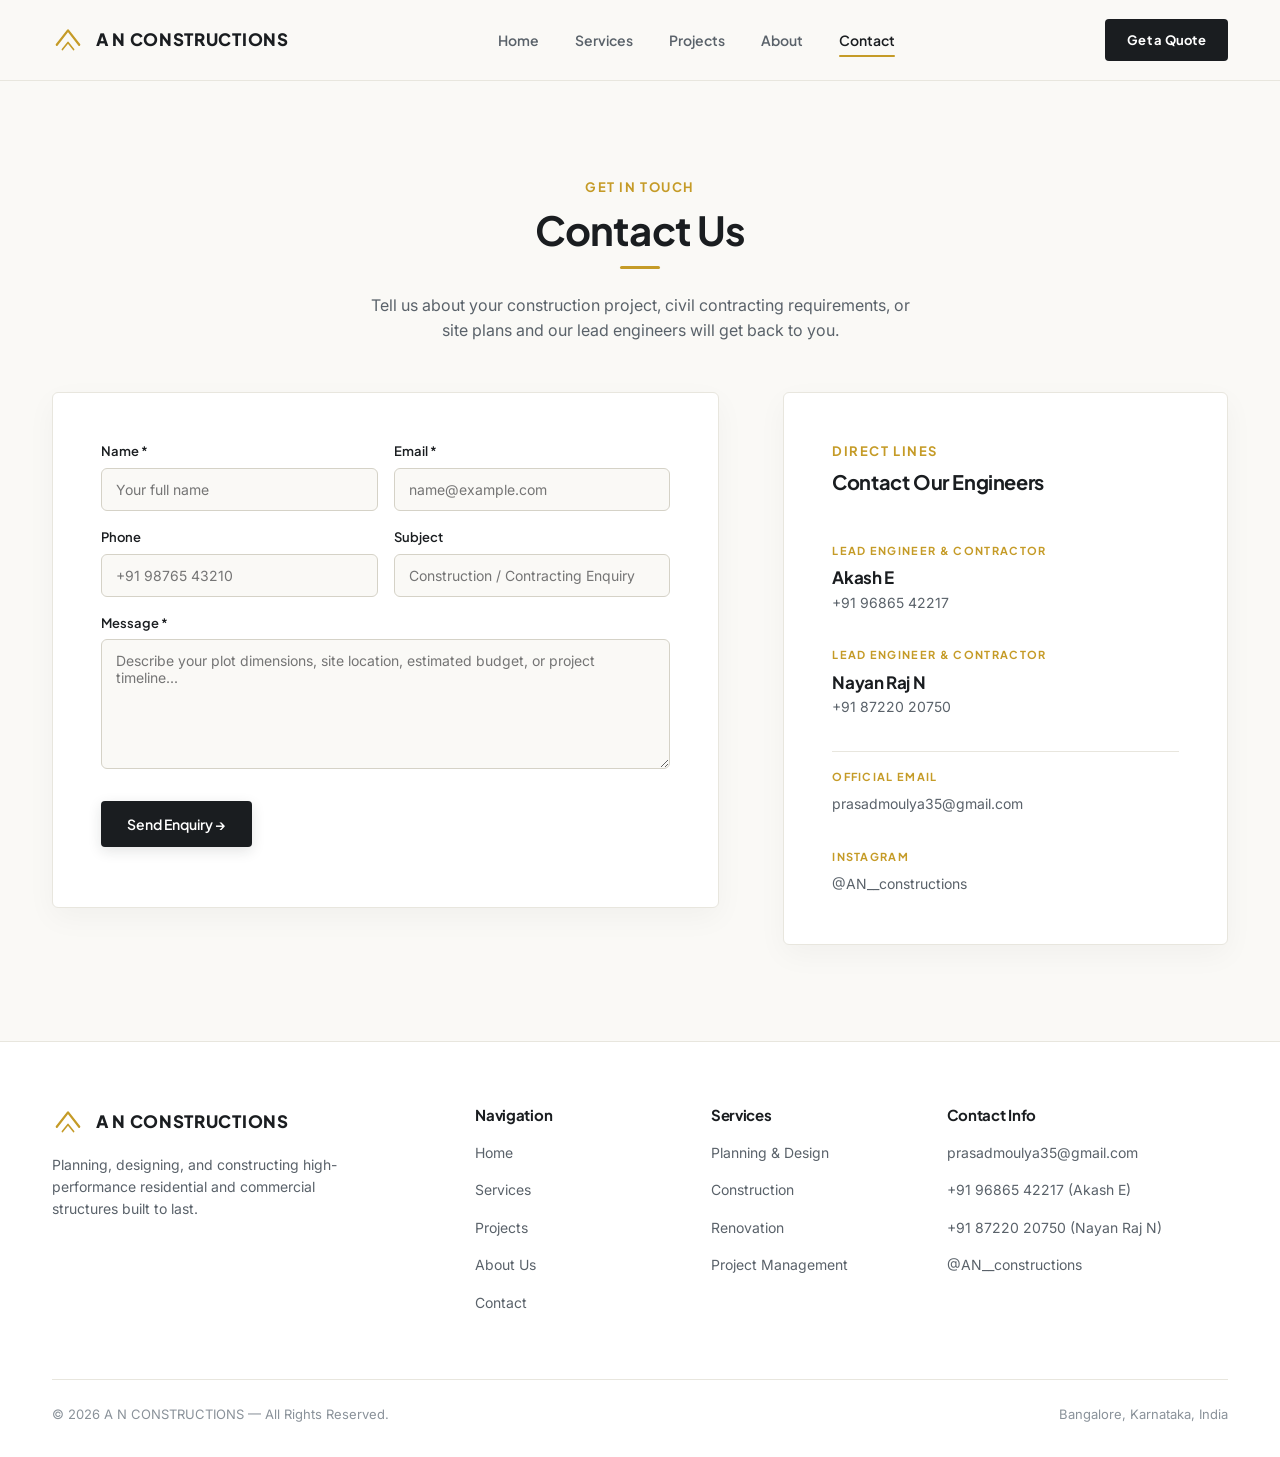
==== pages/contact.html @ 82b9c800 "Initial A N Constructions website" ====
<!DOCTYPE html>
<html lang="en">
<head>
<meta charset="UTF-8">
<meta name="viewport" content="width=device-width, initial-scale=1.0">
<title>Contact — A N Constructions</title>
<meta name="description" content="Get in touch with lead engineers Akash E and Nayan Raj N at A N Constructions for civil engineering, contracting, and construction quotations.">
<link rel="stylesheet" href="/css/main.css">
<style>
.contact-grid-layout {
  display: grid;
  grid-template-columns: 1.2fr 0.8fr;
  gap: var(--sp-8);
  align-items: start;
}
.contact-form-card {
  background: var(--paper-card);
  border: var(--border);
  border-radius: var(--radius);
  padding: var(--sp-7);
  box-shadow: var(--shadow-card);
}
.contact-info-panel {
  background: var(--paper-card);
  border: var(--border);
  border-radius: var(--radius);
  padding: var(--sp-7);
  box-shadow: var(--shadow-card);
  display: flex;
  flex-direction: column;
  gap: var(--sp-6);
}
.contact-form {
  display: flex;
  flex-direction: column;
  gap: var(--sp-5);
}
.form-grid {
  display: grid;
  grid-template-columns: 1fr 1fr;
  gap: var(--sp-4);
}
.form-group {
  display: flex;
  flex-direction: column;
}
.form-group.full-width {
  grid-column: 1 / -1;
}
.form-group label {
  font-family: var(--font-display);
  font-size: 13px;
  font-weight: 600;
  color: var(--ink);
  margin-bottom: 6px;
}
.form-group input,
.form-group textarea {
  width: 100%;
  background: var(--paper);
  border: 1px solid var(--line-strong);
  border-radius: var(--radius);
  padding: 12px 14px;
  font-family: var(--font-body);
  font-size: var(--fs-sm);
  color: var(--ink);
  transition: border-color 0.2s, box-shadow 0.2s, background 0.2s;
}
.form-group input:focus,
.form-group textarea:focus {
  outline: none;
  background: var(--white);
  border-color: var(--gold);
  box-shadow: 0 0 0 3px rgba(197, 155, 39, 0.15);
}
.form-group textarea {
  resize: vertical;
  min-height: 130px;
}
.form-actions {
  display: flex;
  flex-direction: column;
  align-items: flex-start;
  gap: var(--sp-3);
  margin-top: var(--sp-2);
}
.form-status {
  font-size: var(--fs-sm);
  font-weight: 500;
}
.form-status.success {
  color: #15803d;
}
.form-status.error {
  color: #b91c1c;
}
.info-block h3 {
  font-size: 17px;
  margin-bottom: 4px;
}
.info-block p, .info-block a {
  color: var(--steel);
  font-size: 14px;
  font-family: var(--font-body);
}
.info-block a:hover {
  color: var(--gold);
}
@media (max-width: 900px) {
  .contact-grid-layout { grid-template-columns: 1fr; gap: var(--sp-6); }
}
@media (max-width: 640px) {
  .form-grid { grid-template-columns: 1fr; }
  .contact-form-card, .contact-info-panel { padding: var(--sp-5); }
}
</style>
</head>
<body data-page="contact">

<div data-include="header"></div>

<section class="section">
  <div class="wrap">
    <div class="section-center" style="margin-bottom: var(--sp-7);">
      <span class="eyebrow">GET IN TOUCH</span>
      <h1 style="font-size: var(--fs-xl);">Contact Us</h1>
      <div class="gold-line center"></div>
      <p style="color: var(--steel); max-width: 54ch;">
        Tell us about your construction project, civil contracting requirements, or site plans and our lead engineers will get back to you.
      </p>
    </div>

    <div class="contact-grid-layout">
      <!-- CONTACT FORM CARD -->
      <div class="contact-form-card">
        <form id="contactForm" novalidate class="contact-form">
          <div class="form-grid">
            <div class="form-group">
              <label for="name">Name *</label>
              <input id="name" name="name" type="text" maxlength="100" placeholder="Your full name" required>
            </div>
            <div class="form-group">
              <label for="email">Email *</label>
              <input id="email" name="email" type="email" maxlength="150" placeholder="name@example.com" required>
            </div>
            <div class="form-group">
              <label for="phone">Phone</label>
              <input id="phone" name="phone" type="tel" maxlength="30" placeholder="+91 98765 43210">
            </div>
            <div class="form-group">
              <label for="subject">Subject</label>
              <input id="subject" name="subject" type="text" maxlength="200" placeholder="Construction / Contracting Enquiry">
            </div>
            <div class="form-group full-width">
              <label for="message">Message *</label>
              <textarea id="message" name="message" rows="5" maxlength="5000" placeholder="Describe your plot dimensions, site location, estimated budget, or project timeline..." required></textarea>
            </div>
          </div>
          <div class="form-actions">
            <button type="submit" id="submitBtn" class="btn-primary">Send Enquiry →</button>
            <p id="formStatus" role="status" aria-live="polite" class="form-status"></p>
          </div>
        </form>
      </div>

      <!-- CONTACT INFO PANEL -->
      <div class="contact-info-panel">
        <div>
          <span class="eyebrow">DIRECT LINES</span>
          <h2 style="font-size: 20px; margin-bottom: var(--sp-4);">Contact Our Engineers</h2>
        </div>

        <div class="info-block">
          <span class="eyebrow" style="font-size: 11px;">LEAD ENGINEER &amp; CONTRACTOR</span>
          <h3>Akash E</h3>
          <p><a href="tel:+919686542217">+91 96865 42217</a></p>
        </div>

        <div class="info-block">
          <span class="eyebrow" style="font-size: 11px;">LEAD ENGINEER &amp; CONTRACTOR</span>
          <h3>Nayan Raj N</h3>
          <p><a href="tel:+918722020750">+91 87220 20750</a></p>
        </div>

        <div class="info-block" style="border-top: var(--border); padding-top: var(--sp-4);">
          <span class="eyebrow" style="font-size: 11px;">OFFICIAL EMAIL</span>
          <p><a href="mailto:prasadmoulya35@gmail.com">prasadmoulya35@gmail.com</a></p>
        </div>

        <div class="info-block">
          <span class="eyebrow" style="font-size: 11px;">INSTAGRAM</span>
          <p><a href="https://instagram.com/AN__constructions" target="_blank" rel="noopener">@AN__constructions</a></p>
        </div>
      </div>
    </div>
  </div>
</section>

<div data-include="footer"></div>

<script src="/js/include.js"></script>
<script src="/js/main.js"></script>
<script src="/js/contact.js"></script>

</body>
</html>
---- css/main.css ----
@import url('variables.css');
@import url('https://fonts.googleapis.com/css2?family=Plus+Jakarta+Sans:wght@500;600;700;800&family=Inter:wght@400;500;600&family=IBM+Plex+Mono:wght@400;500&display=swap');

/* ---------- Reset & Base ---------- */
*{box-sizing:border-box; margin:0; padding:0;}
html{scroll-behavior:smooth;}
body{
  background:var(--paper);
  color:var(--ink);
  font-family:var(--font-body);
  font-size:var(--fs-base);
  line-height:1.6;
  -webkit-font-smoothing:antialiased;
}
h1,h2,h3,h4{
  font-family:var(--font-display);
  color:var(--ink);
  font-weight:700;
  line-height:1.2;
  letter-spacing:-0.02em;
}
a{color:inherit; text-decoration:none;}
img,svg{display:block; max-width:100%;}
ul{list-style:none;}

@media (prefers-reduced-motion: reduce){
  *{animation-duration:0.01ms !important; animation-iteration-count:1 !important; transition-duration:0.01ms !important;}
}

/* ---------- Layout Utilities ---------- */
.wrap{max-width:var(--max-width); margin:0 auto; padding:0 32px;}
@media (max-width:640px){ .wrap{padding:0 20px;} }

.section{padding:var(--sp-9) 0; position:relative;}
.section-center{text-align:center; display:flex; flex-direction:column; align-items:center;}

.eyebrow{
  color:var(--gold);
  font-family:var(--font-display);
  font-size:13px;
  font-weight:700;
  letter-spacing:0.12em;
  text-transform:uppercase;
  display:block;
  margin-bottom:var(--sp-2);
}

.gold-line{
  width:40px;
  height:3px;
  background:var(--gold);
  border-radius:2px;
  margin-top:12px;
  margin-bottom:24px;
}
.gold-line.center{
  margin-left:auto;
  margin-right:auto;
}

/* ---------- Buttons ---------- */
.btn-primary{
  background:var(--ink);
  color:var(--white);
  font-family:var(--font-display);
  font-size:var(--fs-sm);
  font-weight:600;
  padding:14px 26px;
  border-radius:4px;
  transition:all 0.25s ease;
  display:inline-flex;
  align-items:center;
  gap:10px;
  border:none;
  cursor:pointer;
  box-shadow:0 4px 14px rgba(26,29,32,0.12);
}
.btn-primary:hover{
  background:var(--gold);
  color:var(--ink);
  transform:translateY(-2px);
  box-shadow:0 6px 20px rgba(197,155,39,0.25);
}

.btn-ghost{
  background:var(--white);
  border:1px solid var(--line-strong);
  color:var(--ink);
  font-family:var(--font-display);
  font-size:var(--fs-sm);
  font-weight:600;
  padding:14px 26px;
  border-radius:4px;
  transition:all 0.25s ease;
  display:inline-flex;
  align-items:center;
  gap:10px;
  cursor:pointer;
}
.btn-ghost:hover{
  border-color:var(--ink);
  background:var(--ink);
  color:var(--white);
  transform:translateY(-2px);
}

/* ---------- Header & Navigation ---------- */
header{
  position:sticky; top:0; z-index:100;
  background:rgba(250, 249, 246, 0.95);
  backdrop-filter:blur(10px);
  border-bottom:var(--border);
}
.nav{display:flex; align-items:center; justify-content:space-between; height:80px;}
.brand{display:flex; align-items:center; gap:12px;}
.brand-mark{
  width:32px; height:32px; flex-shrink:0;
  color:var(--gold);
}
.brand-name{
  font-family:var(--font-display);
  font-weight:800;
  font-size:17px;
  letter-spacing:0.04em;
  color:var(--ink);
}
nav.links{display:flex; gap:36px; align-items:center;}
nav.links a{
  font-family:var(--font-display);
  font-size:14px;
  color:var(--steel);
  font-weight:600;
  transition:color 0.2s;
  position:relative;
  padding:6px 0;
}
nav.links a:hover, nav.links a.active{
  color:var(--ink);
}
nav.links a.active::after{
  content:''; position:absolute; bottom:0; left:0; right:0; height:2px; background:var(--gold); border-radius:1px;
}
.nav-cta{
  background:var(--ink);
  color:var(--white);
  font-family:var(--font-display);
  font-size:13px;
  font-weight:700;
  padding:11px 22px;
  border-radius:4px;
  letter-spacing:0.02em;
  transition:all 0.2s ease;
}
.nav-cta:hover{
  background:var(--gold);
  color:var(--ink);
}
.nav-toggle{display:none; font-size:13px; font-weight:700; border:1px solid var(--ink); padding:8px 14px; background:none; cursor:pointer; border-radius:4px;}

@media (max-width:880px){
  nav.links{
    display:none; position:absolute; top:80px; left:0; right:0;
    background:var(--paper); border-bottom:var(--border);
    flex-direction:column; align-items:flex-start; gap:0; padding:12px 32px 24px;
    box-shadow:0 10px 30px rgba(0,0,0,0.06);
  }
  nav.links.open{display:flex;}
  nav.links a{padding:14px 0; width:100%; border-bottom:1px solid var(--line);}
  nav.links a.active::after{display:none;}
  .nav-toggle{display:block;}
}

/* ---------- Card Grids ---------- */
.grid-2 { display: grid; grid-template-columns: repeat(2, 1fr); gap: var(--sp-7); }
.grid-3 { display: grid; grid-template-columns: repeat(3, 1fr); gap: var(--sp-6); }
.grid-4 { display: grid; grid-template-columns: repeat(4, 1fr); gap: var(--sp-5); }

@media (max-width: 960px) {
  .grid-3, .grid-4 { grid-template-columns: repeat(2, 1fr); }
}
@media (max-width: 640px) {
  .grid-2, .grid-3, .grid-4 { grid-template-columns: 1fr; gap: var(--sp-5); }
}

/* ---------- Services Cards ---------- */
.service-card {
  background: var(--paper-card);
  border: var(--border);
  border-radius: var(--radius);
  padding: var(--sp-7) var(--sp-6);
  text-align: center;
  display: flex;
  flex-direction: column;
  align-items: center;
  box-shadow: var(--shadow-card);
  transition: transform 0.3s ease, box-shadow 0.3s ease, border-color 0.3s ease;
}
.service-card:hover {
  transform: translateY(-6px);
  box-shadow: var(--shadow-hover);
  border-color: var(--line-strong);
}
.service-icon {
  width: 56px; height: 56px;
  display: flex; align-items: center; justify-content: center;
  color: var(--gold);
  margin-bottom: var(--sp-5);
}
.service-card h3 {
  font-size: 19px;
  margin-bottom: var(--sp-3);
  color: var(--ink);
}
.service-card p {
  color: var(--steel);
  font-size: var(--fs-sm);
  line-height: 1.6;
}

/* ---------- Feature Columns ---------- */
.feature-cols {
  display: flex;
  gap: var(--sp-6);
  margin-top: var(--sp-6);
}
.feature-col {
  display: flex;
  flex-direction: column;
  align-items: flex-start;
}
.feature-icon-badge {
  width: 44px; height: 44px;
  border-radius: 50%;
  border: 1.5px solid var(--gold);
  color: var(--gold);
  display: flex; align-items: center; justify-content: center;
  margin-bottom: 10px;
}
.feature-col span {
  font-family: var(--font-display);
  font-size: 14px;
  font-weight: 700;
  color: var(--ink);
}
@media (max-width: 640px) {
  .feature-cols { flex-wrap: wrap; gap: var(--sp-5); }
}

/* ---------- Project Cards ---------- */
.project-grid-card {
  background: var(--paper-card);
  border-radius: var(--radius);
  overflow: hidden;
  box-shadow: var(--shadow-card);
  transition: transform 0.3s ease, box-shadow 0.3s ease;
  display: flex; flex-direction: column;
}
.project-grid-card:hover {
  transform: translateY(-6px);
  box-shadow: var(--shadow-hover);
}
.project-img-box {
  position: relative;
  aspect-ratio: 4/3;
  overflow: hidden;
  background: #EAE8E1;
}
.project-img-box img {
  width: 100%; height: 100%; object-fit: cover;
  transition: transform 0.5s ease;
}
.project-grid-card:hover .project-img-box img {
  transform: scale(1.05);
}
.project-info {
  padding: var(--sp-4) var(--sp-5);
  background: var(--paper-card);
}
.project-info h3 {
  font-size: 17px;
  margin-bottom: 2px;
}
.project-info p {
  color: var(--steel);
  font-size: 13px;
  font-family: var(--font-body);
}

/* ---------- CTA Section ---------- */
.cta-box {
  background: var(--paper);
  border-top: var(--border);
  border-bottom: var(--border);
  padding: var(--sp-9) 0;
  text-align: center;
}
.cta-box h2 {
  font-size: var(--fs-xl);
  margin-bottom: var(--sp-5);
}

/* ---------- Footer ---------- */
footer{
  background: var(--paper-card);
  border-top: var(--border);
  padding: var(--sp-8) 0 var(--sp-6);
}
.footer-grid {
  display: grid;
  grid-template-columns: 2fr 1fr 1fr 1.5fr;
  gap: var(--sp-7);
  margin-bottom: var(--sp-8);
}
.footer-col h4 {
  font-size: 15px;
  margin-bottom: var(--sp-4);
  color: var(--ink);
}
.footer-col p {
  color: var(--steel);
  font-size: var(--fs-sm);
  line-height: 1.6;
}
.footer-col ul {
  display: flex; flex-direction: column; gap: var(--sp-3);
}
.footer-col ul a {
  color: var(--steel); font-size: var(--fs-sm); transition: color 0.2s;
}
.footer-col ul a:hover {
  color: var(--gold);
}
.footer-bottom {
  border-top: var(--border);
  padding-top: var(--sp-5);
  display: flex; justify-content: space-between; align-items: center;
  color: var(--steel-light); font-size: 13px; flex-wrap: wrap; gap: 12px;
}
@media (max-width: 840px) {
  .footer-grid { grid-template-columns: 1fr 1fr; gap: var(--sp-6); }
}
@media (max-width: 540px) {
  .footer-grid { grid-template-columns: 1fr; }
}
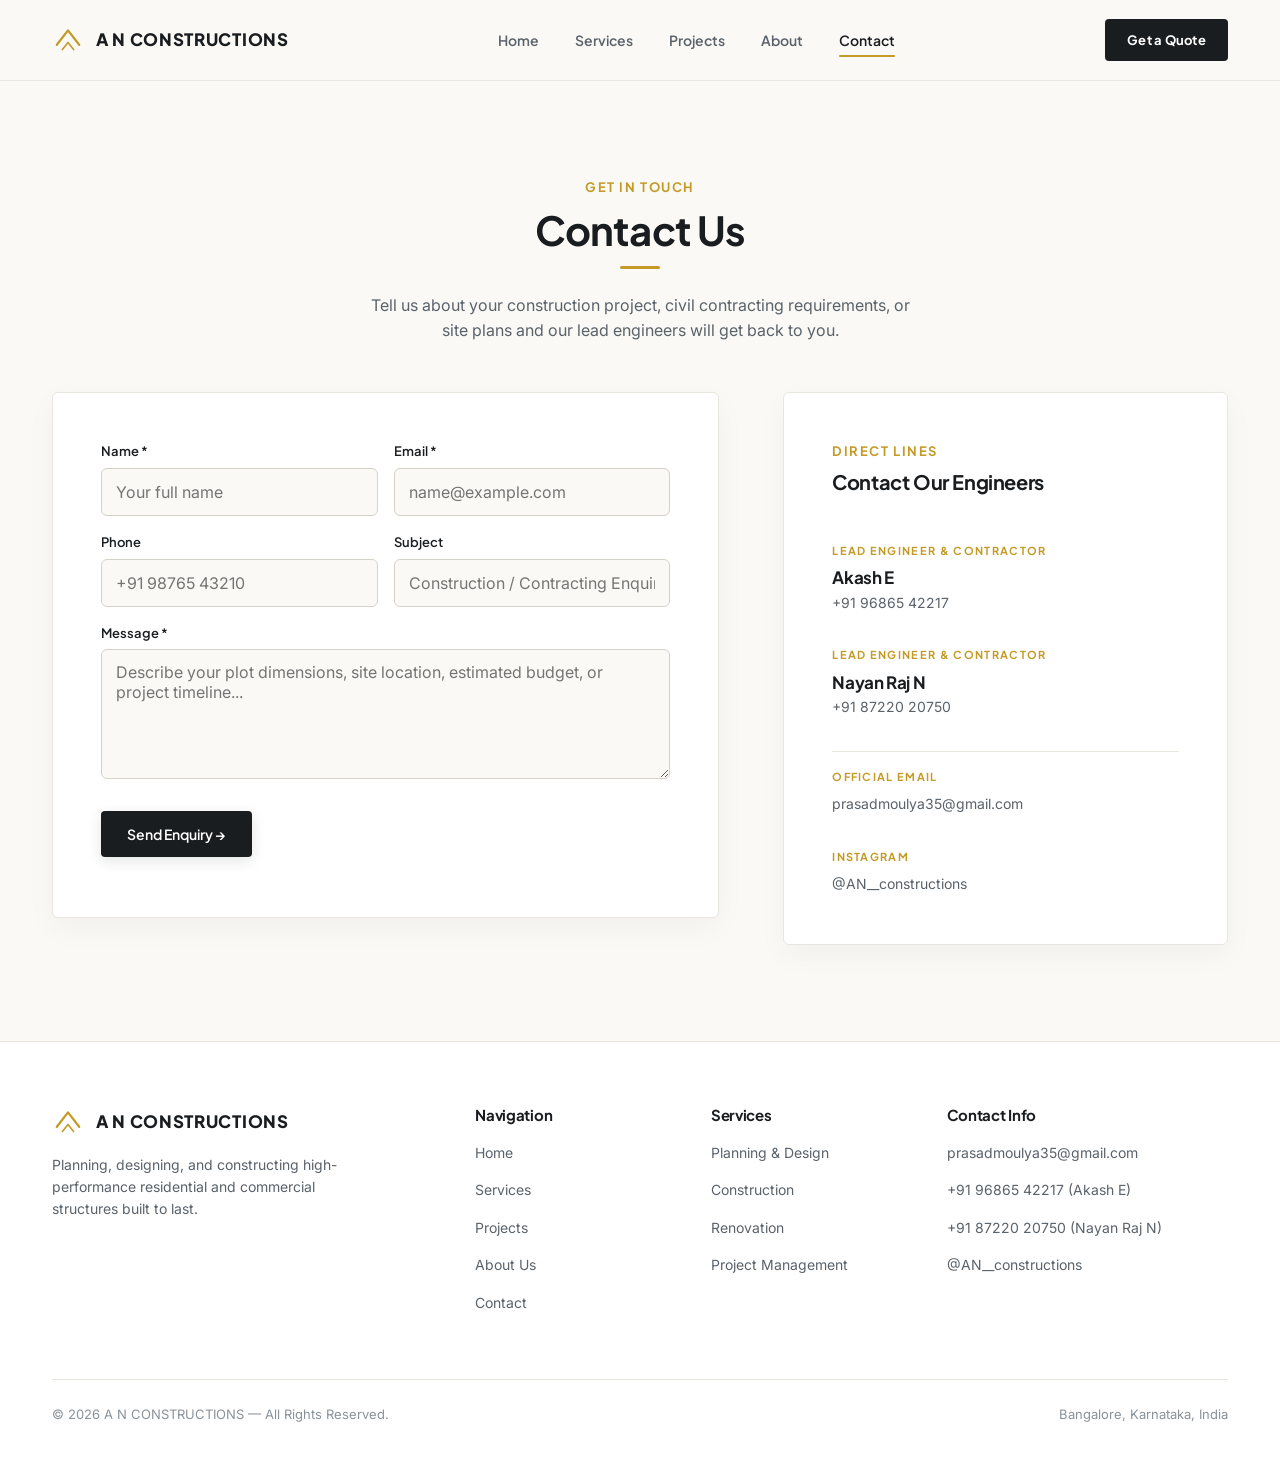
==== commit db7350f5: "Improve responsive mobile frontend" ====
--- a/pages/contact.html
+++ b/pages/contact.html
@@ -62,9 +62,15 @@
   border-radius: var(--radius);
   padding: 12px 14px;
   font-family: var(--font-body);
-  font-size: var(--fs-sm);
+  font-size: 16px; /* 16px prevents iOS auto-zoom */
   color: var(--ink);
   transition: border-color 0.2s, box-shadow 0.2s, background 0.2s;
+  min-height: 48px;
+}
+.form-group textarea {
+  resize: vertical;
+  min-height: 130px;
+  padding-top: 12px;
 }
 .form-group input:focus,
 .form-group textarea:focus {
@@ -73,10 +79,6 @@
   border-color: var(--gold);
   box-shadow: 0 0 0 3px rgba(197, 155, 39, 0.15);
 }
-.form-group textarea {
-  resize: vertical;
-  min-height: 130px;
-}
 .form-actions {
   display: flex;
   flex-direction: column;
@@ -87,6 +89,7 @@
 .form-status {
   font-size: var(--fs-sm);
   font-weight: 500;
+  line-height: 1.5;
 }
 .form-status.success {
   color: #15803d;
@@ -112,6 +115,10 @@
 @media (max-width: 640px) {
   .form-grid { grid-template-columns: 1fr; }
   .contact-form-card, .contact-info-panel { padding: var(--sp-5); }
+  .form-actions .btn-primary { width: 100%; justify-content: center; min-height: 48px; }
+}
+@media (max-width: 375px) {
+  .contact-form-card, .contact-info-panel { padding: 20px 16px; }
 }
 </style>
 </head>
--- a/css/main.css
+++ b/css/main.css
@@ -4,6 +4,7 @@
 /* ---------- Reset & Base ---------- */
 *{box-sizing:border-box; margin:0; padding:0;}
 html{scroll-behavior:smooth;}
+html, body{overflow-x:hidden; max-width:100%;}
 body{
   background:var(--paper);
   color:var(--ink);
@@ -110,9 +111,10 @@
   background:rgba(250, 249, 246, 0.95);
   backdrop-filter:blur(10px);
   border-bottom:var(--border);
-}
-.nav{display:flex; align-items:center; justify-content:space-between; height:80px;}
-.brand{display:flex; align-items:center; gap:12px;}
+  width:100%;
+}
+.nav{display:flex; align-items:center; justify-content:space-between; height:80px; position:relative;}
+.brand{display:flex; align-items:center; gap:12px; text-decoration:none; flex-shrink:0;}
 .brand-mark{
   width:32px; height:32px; flex-shrink:0;
   color:var(--gold);
@@ -123,8 +125,10 @@
   font-size:17px;
   letter-spacing:0.04em;
   color:var(--ink);
+  white-space:nowrap;
 }
 nav.links{display:flex; gap:36px; align-items:center;}
+.mobile-menu-cta{display:none;}
 nav.links a{
   font-family:var(--font-display);
   font-size:14px;
@@ -150,24 +154,83 @@
   border-radius:4px;
   letter-spacing:0.02em;
   transition:all 0.2s ease;
+  flex-shrink:0;
+  white-space:nowrap;
 }
 .nav-cta:hover{
   background:var(--gold);
   color:var(--ink);
 }
-.nav-toggle{display:none; font-size:13px; font-weight:700; border:1px solid var(--ink); padding:8px 14px; background:none; cursor:pointer; border-radius:4px;}
+.nav-toggle{
+  display:none;
+  font-family:var(--font-display);
+  font-size:13px;
+  font-weight:700;
+  color:var(--ink);
+  border:1px solid var(--ink);
+  padding:8px 16px;
+  background:transparent;
+  cursor:pointer;
+  border-radius:4px;
+  transition:all 0.2s ease;
+  flex-shrink:0;
+}
+.nav-toggle:hover{
+  background:var(--ink);
+  color:var(--white);
+}
+
+@media (max-width:1024px){
+  nav.links{gap:22px;}
+}
 
 @media (max-width:880px){
+  .nav-cta{display:none !important;}
+  .nav-toggle{display:inline-flex; align-items:center; justify-content:center;}
   nav.links{
     display:none; position:absolute; top:80px; left:0; right:0;
-    background:var(--paper); border-bottom:var(--border);
-    flex-direction:column; align-items:flex-start; gap:0; padding:12px 32px 24px;
-    box-shadow:0 10px 30px rgba(0,0,0,0.06);
+    background:var(--paper-card); border-bottom:var(--border);
+    flex-direction:column; align-items:stretch; gap:0; padding:16px 24px 24px;
+    box-shadow:0 12px 32px rgba(26,29,32,0.08);
   }
   nav.links.open{display:flex;}
-  nav.links a{padding:14px 0; width:100%; border-bottom:1px solid var(--line);}
+  nav.links a{padding:13px 0; width:100%; border-bottom:1px solid var(--line); font-size:15px;}
   nav.links a.active::after{display:none;}
-  .nav-toggle{display:block;}
+  .mobile-menu-cta{
+    display:inline-flex;
+    align-items:center;
+    justify-content:center;
+    background:var(--ink);
+    color:var(--white) !important;
+    font-family:var(--font-display);
+    font-size:14px;
+    font-weight:700;
+    padding:13px 20px;
+    border-radius:4px;
+    margin-top:16px;
+    text-align:center;
+    width:100%;
+    border-bottom:none !important;
+    transition:background 0.2s ease;
+  }
+  .mobile-menu-cta:hover{
+    background:var(--gold);
+    color:var(--ink) !important;
+  }
+}
+
+@media (max-width:480px){
+  .nav{height:72px;}
+  nav.links{top:72px; padding:12px 18px 20px;}
+  .brand{gap:8px;}
+  .brand-name{font-size:14px; letter-spacing:0.02em;}
+  .brand-mark{width:28px; height:28px;}
+  .nav-toggle{padding:7px 12px; font-size:12px;}
+}
+
+@media (max-width:360px){
+  .wrap{padding:0 14px;}
+  .brand-name{font-size:13px;}
 }
 
 /* ---------- Card Grids ---------- */
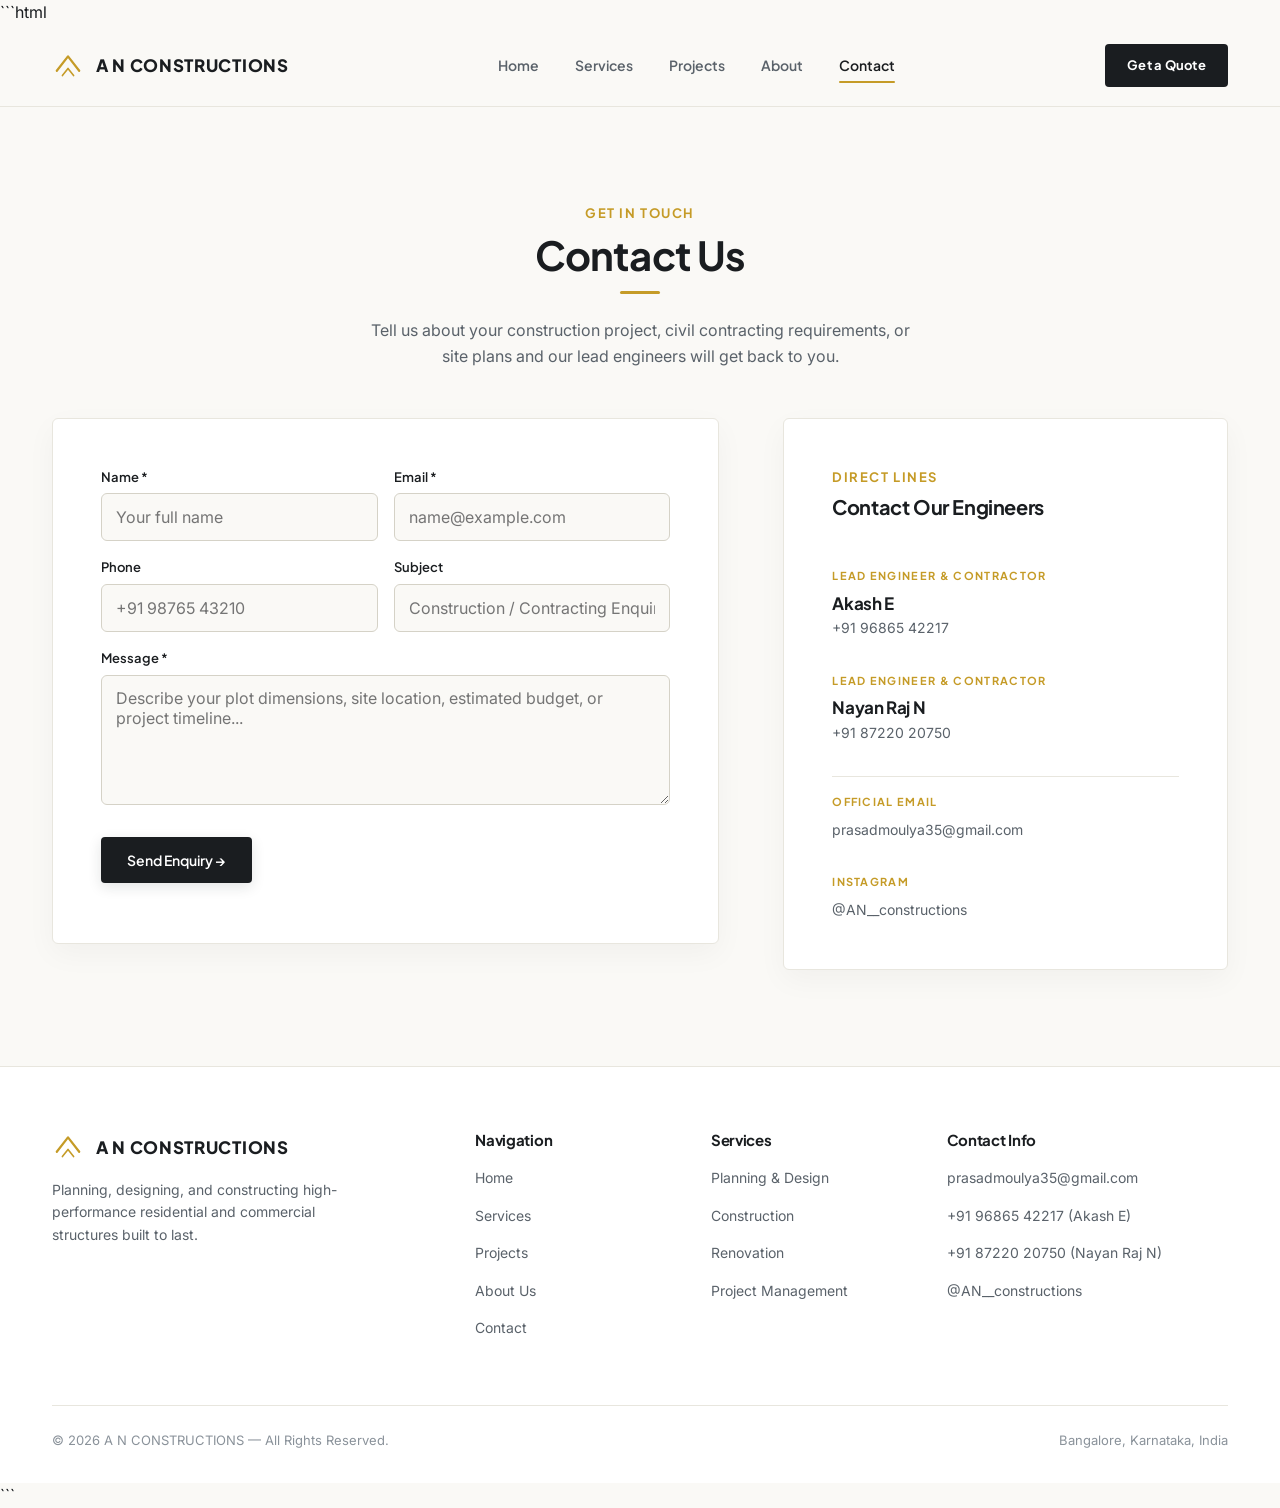
==== commit f606716f: "Switch contact form to FormSubmit" ====
--- a/pages/contact.html
+++ b/pages/contact.html
@@ -1,216 +1,465 @@
+```html
 <!DOCTYPE html>
 <html lang="en">
+
 <head>
-<meta charset="UTF-8">
-<meta name="viewport" content="width=device-width, initial-scale=1.0">
-<title>Contact — A N Constructions</title>
-<meta name="description" content="Get in touch with lead engineers Akash E and Nayan Raj N at A N Constructions for civil engineering, contracting, and construction quotations.">
-<link rel="stylesheet" href="/css/main.css">
-<style>
-.contact-grid-layout {
-  display: grid;
-  grid-template-columns: 1.2fr 0.8fr;
-  gap: var(--sp-8);
-  align-items: start;
-}
-.contact-form-card {
-  background: var(--paper-card);
-  border: var(--border);
-  border-radius: var(--radius);
-  padding: var(--sp-7);
-  box-shadow: var(--shadow-card);
-}
-.contact-info-panel {
-  background: var(--paper-card);
-  border: var(--border);
-  border-radius: var(--radius);
-  padding: var(--sp-7);
-  box-shadow: var(--shadow-card);
-  display: flex;
-  flex-direction: column;
-  gap: var(--sp-6);
-}
-.contact-form {
-  display: flex;
-  flex-direction: column;
-  gap: var(--sp-5);
-}
-.form-grid {
-  display: grid;
-  grid-template-columns: 1fr 1fr;
-  gap: var(--sp-4);
-}
-.form-group {
-  display: flex;
-  flex-direction: column;
-}
-.form-group.full-width {
-  grid-column: 1 / -1;
-}
-.form-group label {
-  font-family: var(--font-display);
-  font-size: 13px;
-  font-weight: 600;
-  color: var(--ink);
-  margin-bottom: 6px;
-}
-.form-group input,
-.form-group textarea {
-  width: 100%;
-  background: var(--paper);
-  border: 1px solid var(--line-strong);
-  border-radius: var(--radius);
-  padding: 12px 14px;
-  font-family: var(--font-body);
-  font-size: 16px; /* 16px prevents iOS auto-zoom */
-  color: var(--ink);
-  transition: border-color 0.2s, box-shadow 0.2s, background 0.2s;
-  min-height: 48px;
-}
-.form-group textarea {
-  resize: vertical;
-  min-height: 130px;
-  padding-top: 12px;
-}
-.form-group input:focus,
-.form-group textarea:focus {
-  outline: none;
-  background: var(--white);
-  border-color: var(--gold);
-  box-shadow: 0 0 0 3px rgba(197, 155, 39, 0.15);
-}
-.form-actions {
-  display: flex;
-  flex-direction: column;
-  align-items: flex-start;
-  gap: var(--sp-3);
-  margin-top: var(--sp-2);
-}
-.form-status {
-  font-size: var(--fs-sm);
-  font-weight: 500;
-  line-height: 1.5;
-}
-.form-status.success {
-  color: #15803d;
-}
-.form-status.error {
-  color: #b91c1c;
-}
-.info-block h3 {
-  font-size: 17px;
-  margin-bottom: 4px;
-}
-.info-block p, .info-block a {
-  color: var(--steel);
-  font-size: 14px;
-  font-family: var(--font-body);
-}
-.info-block a:hover {
-  color: var(--gold);
-}
-@media (max-width: 900px) {
-  .contact-grid-layout { grid-template-columns: 1fr; gap: var(--sp-6); }
-}
-@media (max-width: 640px) {
-  .form-grid { grid-template-columns: 1fr; }
-  .contact-form-card, .contact-info-panel { padding: var(--sp-5); }
-  .form-actions .btn-primary { width: 100%; justify-content: center; min-height: 48px; }
-}
-@media (max-width: 375px) {
-  .contact-form-card, .contact-info-panel { padding: 20px 16px; }
-}
-</style>
+  <meta charset="UTF-8">
+  <meta name="viewport" content="width=device-width, initial-scale=1.0">
+
+  <title>Contact — A N Constructions</title>
+
+  <meta name="description"
+    content="Get in touch with lead engineers Akash E and Nayan Raj N at A N Constructions for civil engineering, contracting, and construction quotations.">
+
+  <link rel="stylesheet" href="/css/main.css">
+
+  <style>
+    .contact-grid-layout {
+      display: grid;
+      grid-template-columns: 1.2fr 0.8fr;
+      gap: var(--sp-8);
+      align-items: start;
+    }
+
+    .contact-form-card {
+      background: var(--paper-card);
+      border: var(--border);
+      border-radius: var(--radius);
+      padding: var(--sp-7);
+      box-shadow: var(--shadow-card);
+    }
+
+    .contact-info-panel {
+      background: var(--paper-card);
+      border: var(--border);
+      border-radius: var(--radius);
+      padding: var(--sp-7);
+      box-shadow: var(--shadow-card);
+      display: flex;
+      flex-direction: column;
+      gap: var(--sp-6);
+    }
+
+    .contact-form {
+      display: flex;
+      flex-direction: column;
+      gap: var(--sp-5);
+    }
+
+    .form-grid {
+      display: grid;
+      grid-template-columns: 1fr 1fr;
+      gap: var(--sp-4);
+    }
+
+    .form-group {
+      display: flex;
+      flex-direction: column;
+    }
+
+    .form-group.full-width {
+      grid-column: 1 / -1;
+    }
+
+    .form-group label {
+      font-family: var(--font-display);
+      font-size: 13px;
+      font-weight: 600;
+      color: var(--ink);
+      margin-bottom: 6px;
+    }
+
+    .form-group input,
+    .form-group textarea {
+      width: 100%;
+      background: var(--paper);
+      border: 1px solid var(--line-strong);
+      border-radius: var(--radius);
+      padding: 12px 14px;
+      font-family: var(--font-body);
+      font-size: 16px;
+      color: var(--ink);
+      transition:
+        border-color 0.2s,
+        box-shadow 0.2s,
+        background 0.2s;
+      min-height: 48px;
+    }
+
+    .form-group textarea {
+      resize: vertical;
+      min-height: 130px;
+      padding-top: 12px;
+    }
+
+    .form-group input:focus,
+    .form-group textarea:focus {
+      outline: none;
+      background: var(--white);
+      border-color: var(--gold);
+      box-shadow: 0 0 0 3px rgba(197, 155, 39, 0.15);
+    }
+
+    .form-actions {
+      display: flex;
+      flex-direction: column;
+      align-items: flex-start;
+      gap: var(--sp-3);
+      margin-top: var(--sp-2);
+    }
+
+    .form-status {
+      font-size: var(--fs-sm);
+      font-weight: 500;
+      line-height: 1.5;
+    }
+
+    .form-status.success {
+      color: #15803d;
+    }
+
+    .form-status.error {
+      color: #b91c1c;
+    }
+
+    .info-block h3 {
+      font-size: 17px;
+      margin-bottom: 4px;
+    }
+
+    .info-block p,
+    .info-block a {
+      color: var(--steel);
+      font-size: 14px;
+      font-family: var(--font-body);
+    }
+
+    .info-block a:hover {
+      color: var(--gold);
+    }
+
+    @media (max-width: 900px) {
+      .contact-grid-layout {
+        grid-template-columns: 1fr;
+        gap: var(--sp-6);
+      }
+    }
+
+    @media (max-width: 640px) {
+      .form-grid {
+        grid-template-columns: 1fr;
+      }
+
+      .contact-form-card,
+      .contact-info-panel {
+        padding: var(--sp-5);
+      }
+
+      .form-actions .btn-primary {
+        width: 100%;
+        justify-content: center;
+        min-height: 48px;
+      }
+    }
+
+    @media (max-width: 375px) {
+
+      .contact-form-card,
+      .contact-info-panel {
+        padding: 20px 16px;
+      }
+    }
+  </style>
 </head>
+
 <body data-page="contact">
 
-<div data-include="header"></div>
-
-<section class="section">
-  <div class="wrap">
-    <div class="section-center" style="margin-bottom: var(--sp-7);">
-      <span class="eyebrow">GET IN TOUCH</span>
-      <h1 style="font-size: var(--fs-xl);">Contact Us</h1>
-      <div class="gold-line center"></div>
-      <p style="color: var(--steel); max-width: 54ch;">
-        Tell us about your construction project, civil contracting requirements, or site plans and our lead engineers will get back to you.
-      </p>
+  <div data-include="header"></div>
+
+  <section class="section">
+    <div class="wrap">
+
+      <div class="section-center" style="margin-bottom: var(--sp-7);">
+        <span class="eyebrow">GET IN TOUCH</span>
+
+        <h1 style="font-size: var(--fs-xl);">
+          Contact Us
+        </h1>
+
+        <div class="gold-line center"></div>
+
+        <p style="color: var(--steel); max-width: 54ch;">
+          Tell us about your construction project,
+          civil contracting requirements, or site plans
+          and our lead engineers will get back to you.
+        </p>
+      </div>
+
+
+      <div class="contact-grid-layout">
+
+        <!-- =====================================================
+                 CONTACT FORM
+                 ===================================================== -->
+
+        <div class="contact-form-card">
+
+          <form id="contactForm" class="contact-form" action="https://formsubmit.co/prasadmoulya35@gmail.com"
+            method="POST">
+
+            <!-- FormSubmit configuration -->
+
+            <input type="hidden" name="_subject" value="New A N Constructions Website Enquiry">
+
+            <input type="hidden" name="_template" value="table">
+
+            <input type="hidden" name="_captcha" value="false">
+
+            <input type="hidden" name="_next" value="https://an-constructions.onrender.com/pages/contact.html?sent=1">
+
+
+            <div class="form-grid">
+
+              <div class="form-group">
+                <label for="name">
+                  Name *
+                </label>
+
+                <input id="name" name="name" type="text" maxlength="100" placeholder="Your full name" required>
+              </div>
+
+
+              <div class="form-group">
+                <label for="email">
+                  Email *
+                </label>
+
+                <input id="email" name="email" type="email" maxlength="150" placeholder="name@example.com" required>
+              </div>
+
+
+              <div class="form-group">
+                <label for="phone">
+                  Phone
+                </label>
+
+                <input id="phone" name="phone" type="tel" maxlength="30" placeholder="+91 98765 43210">
+              </div>
+
+
+              <div class="form-group">
+                <label for="subject">
+                  Subject
+                </label>
+
+                <input id="subject" name="subject" type="text" maxlength="200"
+                  placeholder="Construction / Contracting Enquiry">
+              </div>
+
+
+              <div class="form-group full-width">
+
+                <label for="message">
+                  Message *
+                </label>
+
+                <textarea id="message" name="message" rows="5" maxlength="5000"
+                  placeholder="Describe your plot dimensions, site location, estimated budget, or project timeline..."
+                  required></textarea>
+
+              </div>
+
+            </div>
+
+
+            <div class="form-actions">
+
+              <button type="submit" id="submitBtn" class="btn-primary">
+                Send Enquiry →
+              </button>
+
+              <p id="formStatus" role="status" aria-live="polite" class="form-status"></p>
+
+            </div>
+
+          </form>
+
+        </div>
+
+
+        <!-- =====================================================
+                 CONTACT INFORMATION
+                 ===================================================== -->
+
+        <div class="contact-info-panel">
+
+          <div>
+            <span class="eyebrow">
+              DIRECT LINES
+            </span>
+
+            <h2 style="
+                            font-size: 20px;
+                            margin-bottom: var(--sp-4);
+                        ">
+              Contact Our Engineers
+            </h2>
+          </div>
+
+
+          <div class="info-block">
+
+            <span class="eyebrow" style="font-size: 11px;">
+              LEAD ENGINEER &amp; CONTRACTOR
+            </span>
+
+            <h3>
+              Akash E
+            </h3>
+
+            <p>
+              <a href="tel:+919686542217">
+                +91 96865 42217
+              </a>
+            </p>
+
+          </div>
+
+
+          <div class="info-block">
+
+            <span class="eyebrow" style="font-size: 11px;">
+              LEAD ENGINEER &amp; CONTRACTOR
+            </span>
+
+            <h3>
+              Nayan Raj N
+            </h3>
+
+            <p>
+              <a href="tel:+918722020750">
+                +91 87220 20750
+              </a>
+            </p>
+
+          </div>
+
+
+          <div class="info-block" style="
+                        border-top: var(--border);
+                        padding-top: var(--sp-4);
+                    ">
+
+            <span class="eyebrow" style="font-size: 11px;">
+              OFFICIAL EMAIL
+            </span>
+
+            <p>
+              <a href="mailto:prasadmoulya35@gmail.com">
+                prasadmoulya35@gmail.com
+              </a>
+            </p>
+
+          </div>
+
+
+          <div class="info-block">
+
+            <span class="eyebrow" style="font-size: 11px;">
+              INSTAGRAM
+            </span>
+
+            <p>
+              <a href="https://instagram.com/AN__constructions" target="_blank" rel="noopener">
+                @AN__constructions
+              </a>
+            </p>
+
+          </div>
+
+        </div>
+
+      </div>
+
     </div>
-
-    <div class="contact-grid-layout">
-      <!-- CONTACT FORM CARD -->
-      <div class="contact-form-card">
-        <form id="contactForm" novalidate class="contact-form">
-          <div class="form-grid">
-            <div class="form-group">
-              <label for="name">Name *</label>
-              <input id="name" name="name" type="text" maxlength="100" placeholder="Your full name" required>
-            </div>
-            <div class="form-group">
-              <label for="email">Email *</label>
-              <input id="email" name="email" type="email" maxlength="150" placeholder="name@example.com" required>
-            </div>
-            <div class="form-group">
-              <label for="phone">Phone</label>
-              <input id="phone" name="phone" type="tel" maxlength="30" placeholder="+91 98765 43210">
-            </div>
-            <div class="form-group">
-              <label for="subject">Subject</label>
-              <input id="subject" name="subject" type="text" maxlength="200" placeholder="Construction / Contracting Enquiry">
-            </div>
-            <div class="form-group full-width">
-              <label for="message">Message *</label>
-              <textarea id="message" name="message" rows="5" maxlength="5000" placeholder="Describe your plot dimensions, site location, estimated budget, or project timeline..." required></textarea>
-            </div>
-          </div>
-          <div class="form-actions">
-            <button type="submit" id="submitBtn" class="btn-primary">Send Enquiry →</button>
-            <p id="formStatus" role="status" aria-live="polite" class="form-status"></p>
-          </div>
-        </form>
-      </div>
-
-      <!-- CONTACT INFO PANEL -->
-      <div class="contact-info-panel">
-        <div>
-          <span class="eyebrow">DIRECT LINES</span>
-          <h2 style="font-size: 20px; margin-bottom: var(--sp-4);">Contact Our Engineers</h2>
-        </div>
-
-        <div class="info-block">
-          <span class="eyebrow" style="font-size: 11px;">LEAD ENGINEER &amp; CONTRACTOR</span>
-          <h3>Akash E</h3>
-          <p><a href="tel:+919686542217">+91 96865 42217</a></p>
-        </div>
-
-        <div class="info-block">
-          <span class="eyebrow" style="font-size: 11px;">LEAD ENGINEER &amp; CONTRACTOR</span>
-          <h3>Nayan Raj N</h3>
-          <p><a href="tel:+918722020750">+91 87220 20750</a></p>
-        </div>
-
-        <div class="info-block" style="border-top: var(--border); padding-top: var(--sp-4);">
-          <span class="eyebrow" style="font-size: 11px;">OFFICIAL EMAIL</span>
-          <p><a href="mailto:prasadmoulya35@gmail.com">prasadmoulya35@gmail.com</a></p>
-        </div>
-
-        <div class="info-block">
-          <span class="eyebrow" style="font-size: 11px;">INSTAGRAM</span>
-          <p><a href="https://instagram.com/AN__constructions" target="_blank" rel="noopener">@AN__constructions</a></p>
-        </div>
-      </div>
-    </div>
-  </div>
-</section>
-
-<div data-include="footer"></div>
-
-<script src="/js/include.js"></script>
-<script src="/js/main.js"></script>
-<script src="/js/contact.js"></script>
+  </section>
+
+
+  <div data-include="footer"></div>
+
+
+  <script src="/js/include.js"></script>
+  <script src="/js/main.js"></script>
+
+  <!--
+    IMPORTANT:
+    Do NOT load the old API-based contact.js.
+    FormSubmit handles the form submission directly.
+-->
+
+  <script>
+    document.addEventListener("DOMContentLoaded", function () {
+
+      const form = document.getElementById("contactForm");
+      const submitBtn = document.getElementById("submitBtn");
+      const status = document.getElementById("formStatus");
+
+      if (!form) {
+        return;
+      }
+
+      /*
+       * Show success message when returning to the page
+       * after FormSubmit redirects back.
+       */
+
+      const params = new URLSearchParams(
+        window.location.search
+      );
+
+      if (params.get("sent") === "1") {
+
+        if (status) {
+          status.textContent =
+            "Thank you! Your enquiry has been sent successfully.";
+
+          status.className =
+            "form-status success";
+        }
+
+        window.history.replaceState(
+          {},
+          document.title,
+          window.location.pathname
+        );
+      }
+
+
+      form.addEventListener("submit", function () {
+
+        if (submitBtn) {
+
+          submitBtn.disabled = true;
+
+          submitBtn.textContent =
+            "Sending...";
+        }
+
+        if (status) {
+
+          status.textContent =
+            "Sending your enquiry...";
+
+          status.className =
+            "form-status";
+        }
+
+      });
+
+    });
+  </script>
 
 </body>
+
 </html>
-
-
-
+```
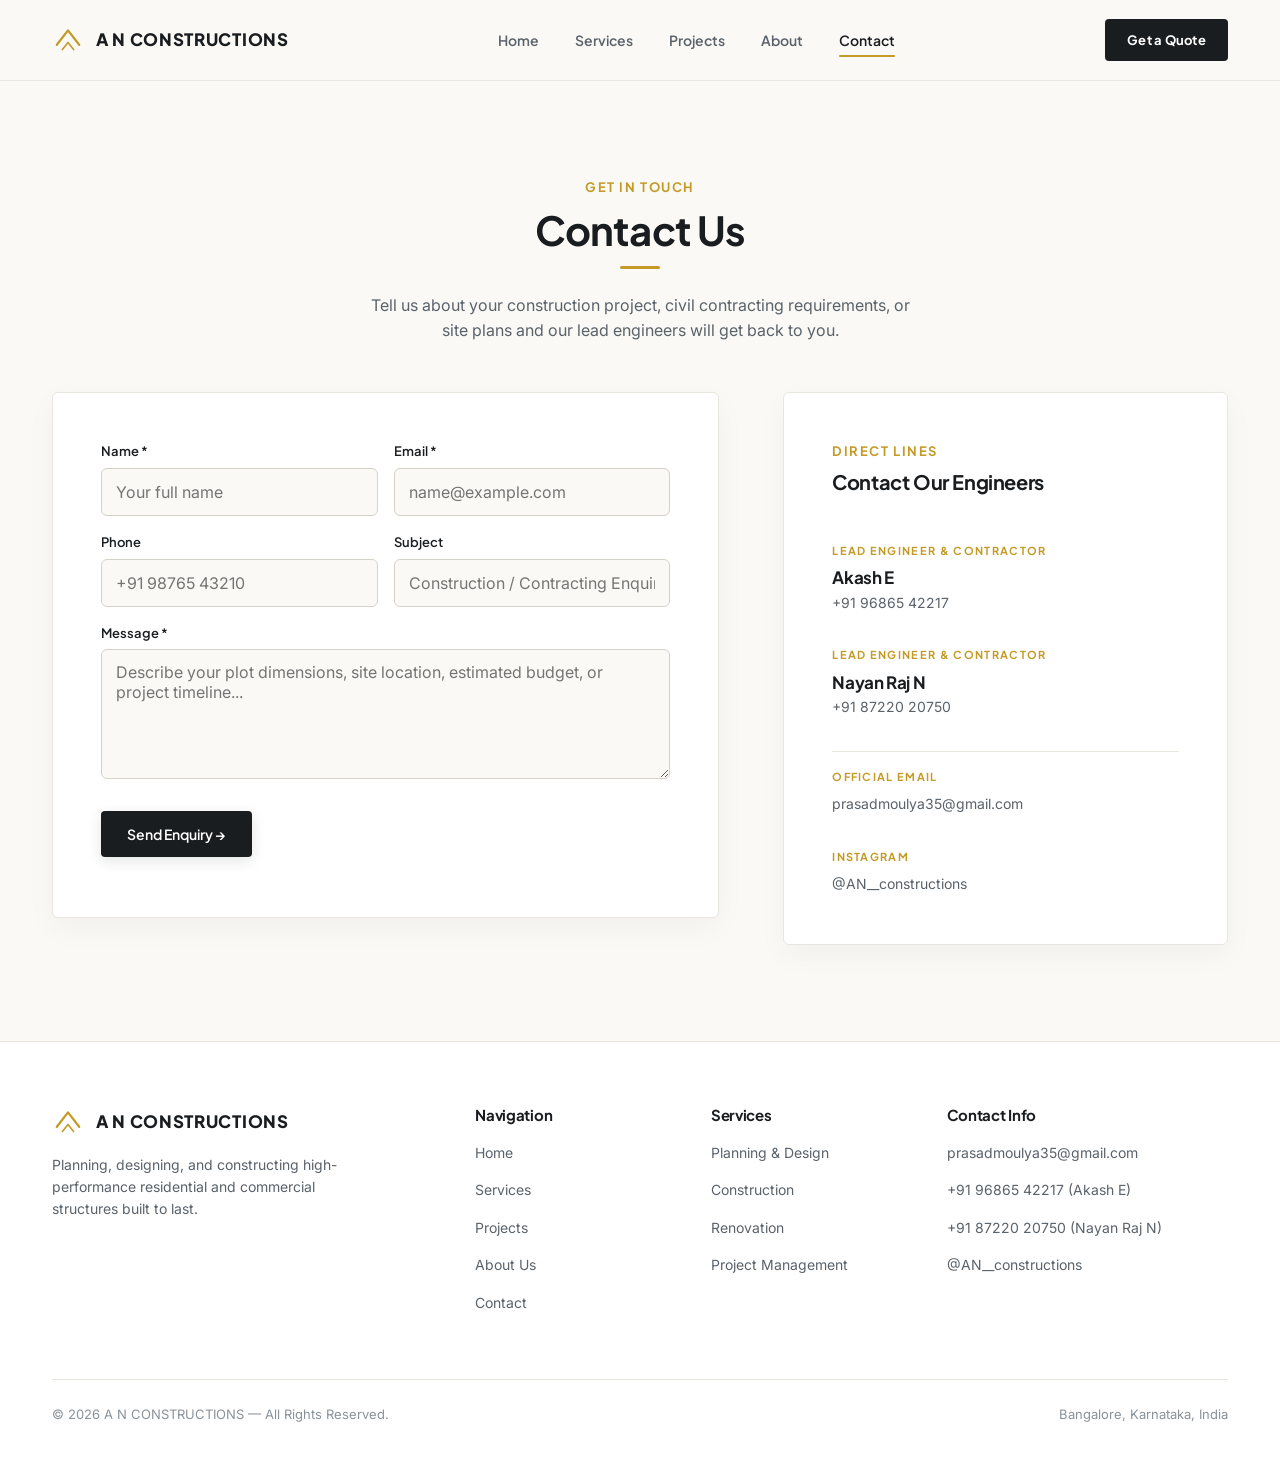
==== commit d5e65201: "FormSubmit" ====
--- a/pages/contact.html
+++ b/pages/contact.html
@@ -1,4 +1,4 @@
-```html
+
 <!DOCTYPE html>
 <html lang="en">
 
@@ -462,4 +462,3 @@
 </body>
 
 </html>
-```
